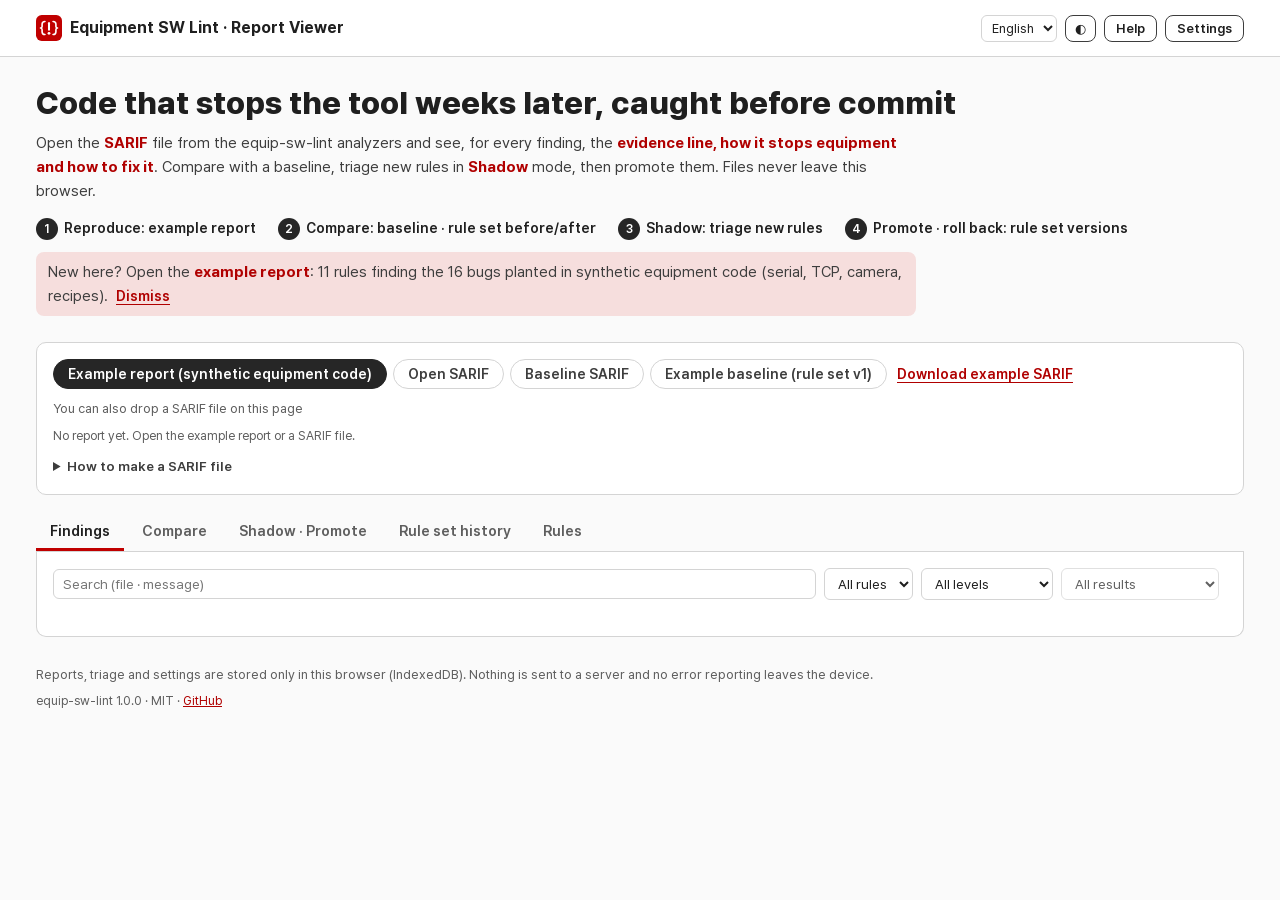
==== viewer/index.html @ ad363586 "equip-sw-lint 1.0.0 Roslyn analyzers for long-running equipment control software in C# (11 rules), a" ====
<!doctype html>
<html lang="ko">
<head>
  <meta charset="utf-8">
  <meta name="viewport" content="width=device-width, initial-scale=1">
  <title>장비 SW 위험 코드 린트 · 보고서</title>
  <meta name="description" content="equip-sw-lint 분석기의 SARIF 보고서를 브라우저에서 열어 근거 줄 · 장비에서 멈추는 방식 · 고치는 법을 보고, 기준선 비교와 Shadow 규칙 판정 · 전환을 합니다. 서버 없이 동작합니다.">
  <meta name="theme-color" content="#c00000">
  <link rel="manifest" href="manifest.webmanifest">
  <link rel="icon" href="icons/icon.svg" type="image/svg+xml">
  <link rel="apple-touch-icon" href="icons/icon-192.png">
  <link rel="stylesheet" href="vendor/pretendard/pretendard.css">
  <link rel="stylesheet" href="app.css">
</head>
<body>
  <a class="skip" href="#main" data-i18n="skip">본문으로 건너뛰기</a>
  <header class="bar">
    <div class="bar-in">
      <strong class="app-name"><img src="icons/icon.svg" alt="" width="26" height="26"> <span data-i18n="appName">장비 SW 위험 코드 린트 · 보고서</span></strong>
      <label class="sr-only" for="lang" data-i18n="language">언어</label>
      <select id="lang" class="sel sm"><option value="ko">한국어</option><option value="en">English</option></select>
      <button class="btn ghost sm icon" type="button" id="theme" data-i18n-attr="aria-label:theme;title:theme" aria-label="화면 테마">◐</button>
      <button class="btn ghost sm" type="button" id="open-help" data-i18n="help">도움말</button>
      <button class="btn ghost sm" type="button" id="open-settings" data-i18n="settings">설정</button>
    </div>
  </header>

  <main class="page" id="main">
    <section class="intro">
      <h1 data-i18n="heroTitle">장비에서 몇 주 뒤에 멈출 코드를, 커밋 전에</h1>
      <p data-i18n-html="heroText"></p>
      <ol class="steps-nav">
        <li><span>1</span><i data-i18n="step1"></i></li>
        <li><span>2</span><i data-i18n="step2"></i></li>
        <li><span>3</span><i data-i18n="step3"></i></li>
        <li><span>4</span><i data-i18n="step4"></i></li>
      </ol>
      <p class="first-run" id="first-run" hidden><span data-i18n-html="firstRun"></span> <button type="button" class="link" id="dismiss-first" data-i18n="dismiss">닫기</button></p>
    </section>

    <section class="panel source" id="drop" aria-label="SARIF">
      <div class="src-row">
        <div class="src-tabs">
          <button type="button" id="load-sample" data-i18n="loadSample"></button>
          <label class="file-btn"><span data-i18n="openFile"></span><input type="file" id="file" accept=".sarif,.json,application/json" class="sr-only"></label>
          <label class="file-btn"><span data-i18n="openBaseline"></span><input type="file" id="base-file" accept=".sarif,.json,application/json" class="sr-only"></label>
          <button type="button" id="load-sample-base" data-i18n="sampleBaseline"></button>
          <button type="button" class="link" id="clear-base" data-i18n="clearBaseline" hidden></button>
          <button type="button" class="link" id="download-sample" data-i18n="downloadSample"></button>
        </div>
        <p class="drop-hint" data-i18n="dropHint"></p>
      </div>
      <div class="msg err" id="load-error" role="alert" hidden></div>
      <div id="status" aria-live="polite"></div>
      <details class="format">
        <summary data-i18n="howTo">SARIF 만드는 법</summary>
        <p data-i18n="howToCli"></p>
        <pre class="cmd">dotnet tool install -g equip-sw-lint --add-source ./artifacts
equip-sw-lint ./src --sarif report.sarif --html report.html</pre>
        <p data-i18n="howToBuild"></p>
        <pre class="cmd">dotnet add package EquipSwLint.Analyzers
dotnet build -p:ErrorLog=report.sarif%2Cversion=2.1</pre>
      </details>
    </section>

    <div class="tabs" role="tablist" id="tabs">
      <button role="tab" id="t-findings" aria-controls="p-findings" data-tab="findings" data-i18n="tabFindings"></button>
      <button role="tab" id="t-compare" aria-controls="p-compare" data-tab="compare" data-i18n="tabCompare"></button>
      <button role="tab" id="t-shadow" aria-controls="p-shadow" data-tab="shadow" data-i18n="tabShadow"></button>
      <button role="tab" id="t-history" aria-controls="p-history" data-tab="history" data-i18n="tabHistory"></button>
      <button role="tab" id="t-rules" aria-controls="p-rules" data-tab="rules" data-i18n="tabRules"></button>
    </div>

    <section class="panel" role="tabpanel" id="p-findings" aria-labelledby="t-findings">
      <div class="filters">
        <label class="sr-only" for="f-q" data-i18n="search"></label>
        <input type="search" id="f-q" data-i18n-attr="placeholder:search">
        <select id="f-rule" aria-label="rule"></select>
        <select id="f-level" aria-label="level"></select>
        <select id="f-state" aria-label="state"></select>
        <span class="hint" id="f-count"></span>
      </div>
      <div class="chips" id="rule-chips"></div>
      <div class="work">
        <ul class="results" id="results" aria-label="results"></ul>
        <article class="detail" id="detail" tabindex="-1"></article>
      </div>
    </section>

    <section class="panel" role="tabpanel" id="p-compare" aria-labelledby="t-compare" hidden></section>
    <section class="panel" role="tabpanel" id="p-shadow" aria-labelledby="t-shadow" hidden></section>
    <section class="panel" role="tabpanel" id="p-history" aria-labelledby="t-history" hidden></section>
    <section class="panel" role="tabpanel" id="p-rules" aria-labelledby="t-rules" hidden></section>

    <footer class="foot">
      <p data-i18n="privacy"></p>
      <p class="hint" id="storage-note"></p>
      <p class="hint">equip-sw-lint <span id="ver"></span> · MIT · <a href="https://github.com/mhbae-semi-lab/equip-sw-lint">GitHub</a></p>
    </footer>
  </main>

  <dialog id="help" aria-labelledby="help-h">
    <form method="dialog" class="dlg">
      <h2 id="help-h" data-i18n="helpTitle"></h2>
      <div class="help-body" data-i18n-html="helpBody"></div>
      <div class="row end"><button class="btn" data-i18n="close">닫기</button></div>
    </form>
  </dialog>

  <dialog id="settings" aria-labelledby="set-h">
    <form method="dialog" class="dlg">
      <h2 id="set-h" data-i18n="settings"></h2>
      <h3 data-i18n="setCriteria"></h3>
      <div class="field-row">
        <label class="field"><span data-i18n="setMin"></span><input type="number" id="c-min" min="1" max="1000" step="1"></label>
        <label class="field"><span data-i18n="setMaxFp"></span><input type="number" id="c-fp" min="0" max="100" step="1"></label>
      </div>
      <h3 data-i18n="setBackup"></h3>
      <p class="hint" data-i18n="setBackupHint"></p>
      <div class="row">
        <button type="button" class="btn ghost sm" id="export-backup" data-i18n="exportBackup"></button>
        <label class="btn ghost sm file-label"><span data-i18n="importBackup"></span><input type="file" id="import-backup" accept=".json,application/json" class="sr-only"></label>
        <button type="button" class="btn ghost sm danger" id="clear-all" data-i18n="clearAll"></button>
      </div>
      <h3 data-i18n="errLog"></h3>
      <div id="err-log" class="err-log"></div>
      <div class="row end"><button class="btn" data-i18n="close">닫기</button></div>
    </form>
  </dialog>

  <div class="toast" id="toast" role="status" aria-live="polite" hidden></div>
  <script type="module" src="src/app.js"></script>
</body>
</html>
---- viewer/vendor/pretendard/pretendard.css ----
/* Pretendard 1.3.9 (OFL-1.1, LICENSE.txt) — KS X 1001 subset, weights used by the app only. Source: npm pretendard@1.3.9 dist/web/static/woff2-subset */
@font-face { font-family: Pretendard; font-weight: 400; font-display: swap; src: url(Pretendard-Regular.subset.woff2) format("woff2"); }
@font-face { font-family: Pretendard; font-weight: 600; font-display: swap; src: url(Pretendard-SemiBold.subset.woff2) format("woff2"); }
@font-face { font-family: Pretendard; font-weight: 700; font-display: swap; src: url(Pretendard-Bold.subset.woff2) format("woff2"); }
@font-face { font-family: Pretendard; font-weight: 800; font-display: swap; src: url(Pretendard-ExtraBold.subset.woff2) format("woff2"); }
---- viewer/app.css ----
/* Same tokens as the other portfolio apps (log-analyzer): red accent, Pretendard, light/dark. */
:root {
  --red: #c00000; --red-soft: #f6dedd; --red-ink: #b00000; --amber: #8a5a00;
  --ink: #1f1f1f; --ink-2: #3d3d3d; --mid: #5e5e5e; --line: #d4d4d4; --pale: #f0f0f0;
  --bg: #fafafa; --card: #ffffff; --field: #ffffff; --ok: #1b6e20; --ok-bg: #e6f4e7;
  --hit: #fff1c2; --note: #1a5fd0; --note-bg: #e6eefc; --focus: #1a5fd0; --chip: #262626; --chip-ink: #ffffff; --on-red: #ffffff;
  --radius: 10px;
  --font: "Pretendard", "Malgun Gothic", "맑은 고딕", system-ui, sans-serif;
  --mono: ui-monospace, Consolas, "D2Coding", monospace;
  color-scheme: light;
}
:root[data-theme="dark"] {
  --red: #ff6b6b; --red-soft: #4a2222; --red-ink: #ff8a8a; --amber: #f0b24a;
  --ink: #ececec; --ink-2: #cfcfcf; --mid: #a8a8a8; --line: #3a3a3a; --pale: #262626;
  --bg: #121212; --card: #1b1b1b; --field: #232323; --ok: #7fd483; --ok-bg: #1d3320;
  --hit: #3b3110; --note: #7fb0ff; --note-bg: #1b2a44; --focus: #7fb0ff; --chip: #e8e8e8; --chip-ink: #121212; --on-red: #1a0000;
  color-scheme: dark;
}
@media (prefers-color-scheme: dark) {
  :root:not([data-theme="light"]) {
    --red: #ff6b6b; --red-soft: #4a2222; --red-ink: #ff8a8a; --amber: #f0b24a;
    --ink: #ececec; --ink-2: #cfcfcf; --mid: #a8a8a8; --line: #3a3a3a; --pale: #262626;
    --bg: #121212; --card: #1b1b1b; --field: #232323; --ok: #7fd483; --ok-bg: #1d3320;
    --hit: #3b3110; --note: #7fb0ff; --note-bg: #1b2a44; --focus: #7fb0ff; --chip: #e8e8e8; --chip-ink: #121212; --on-red: #1a0000;
    color-scheme: dark;
  }
}
* { box-sizing: border-box; }
body { margin: 0; background: var(--bg); color: var(--ink); font: 15px/1.6 var(--font); word-break: keep-all; overflow-wrap: anywhere; }
body.dragging::after { content: ""; position: fixed; inset: 12px; border: 3px dashed var(--red); border-radius: 16px; background: color-mix(in srgb, var(--card) 85%, transparent); z-index: 50; pointer-events: none; }
h1, h2, h3, h4 { margin: 0; line-height: 1.3; }
h2 { font-size: 17px; }
h3 { font-size: 15px; margin: 20px 0 8px; }
h4 { font-size: 13px; color: var(--mid); margin: 14px 0 2px; font-weight: 600; }
p { margin: 6px 0; }
code, pre, kbd { font-family: var(--mono); font-size: 12.5px; }
kbd { border: 1px solid currentColor; border-radius: 4px; padding: 0 4px; font-size: 11px; opacity: .75; }
i { font-style: normal; }
a { color: var(--red-ink); }
[hidden] { display: none !important; }
:focus-visible { outline: 3px solid var(--focus); outline-offset: 2px; border-radius: 4px; }
.sr-only { position: absolute !important; width: 1px; height: 1px; overflow: hidden; clip: rect(0 0 0 0); white-space: nowrap; }
.skip { position: absolute; left: 8px; top: -40px; background: var(--chip); color: var(--chip-ink); padding: 6px 12px; border-radius: 6px; z-index: 20; }
.skip:focus { top: 8px; }
.hint, small { color: var(--mid); font-size: 12.5px; font-weight: 400; }
.mono { font-family: var(--mono); font-size: 12.5px; }
.nw { white-space: nowrap; }

.bar { position: sticky; top: 0; z-index: 5; background: var(--card); border-bottom: 1px solid var(--line); }
.bar-in { max-width: 1240px; margin: 0 auto; padding: 0 16px; height: 56px; display: flex; align-items: center; gap: 8px; }
.app-name { flex: 1; font-size: 16px; display: flex; align-items: center; gap: 8px; min-width: 0; }
.app-name span { overflow: hidden; text-overflow: ellipsis; white-space: nowrap; }

.page { max-width: 1240px; margin: 0 auto; padding: 0 16px 40px; }
.intro { padding: 26px 0 6px; }
.intro h1 { font-size: clamp(22px, 4vw, 32px); font-weight: 800; }
.intro > p { color: var(--ink-2); max-width: 880px; }
.intro b { color: var(--red-ink); }
.steps-nav { list-style: none; display: flex; flex-wrap: wrap; gap: 8px 22px; padding: 0; margin: 14px 0 0; font-weight: 600; font-size: 14px; }
.steps-nav span { display: inline-grid; place-items: center; width: 22px; height: 22px; border-radius: 50%; background: var(--chip); color: var(--chip-ink); font-size: 12px; margin-right: 6px; }
.first-run { margin-top: 12px; background: var(--red-soft); border-radius: 8px; padding: 8px 12px; color: var(--ink); }

.panel { background: var(--card); border: 1px solid var(--line); border-radius: var(--radius); padding: 16px; margin-top: 14px; min-width: 0; }
.row { display: flex; align-items: center; gap: 8px 10px; flex-wrap: wrap; margin-top: 8px; }
.row.end { justify-content: flex-end; }

.btn { display: inline-flex; align-items: center; gap: 6px; background: var(--red); color: var(--on-red); border: 1.5px solid var(--red); border-radius: 8px; padding: 8px 15px; font: 600 14px var(--font); cursor: pointer; white-space: nowrap; }
.btn:hover { filter: brightness(1.08); }
.btn.ghost { background: var(--card); color: var(--ink); border-color: var(--ink-2); }
.btn.sm { padding: 5px 11px; font-size: 13px; }
.btn.icon { padding: 5px 9px; }
.btn.danger { color: var(--red-ink); border-color: var(--red); }
.btn:disabled { opacity: .45; cursor: default; filter: none; }
.file-label { position: relative; }
.sel, select, input, textarea { background: var(--field); color: var(--ink); }
.sel.sm { border: 1px solid var(--line); border-radius: 6px; padding: 4px 6px; font: 400 13px var(--font); }
.link { background: none; border: 0; color: var(--red-ink); font: 600 14px var(--font); cursor: pointer; text-decoration: underline; text-underline-offset: 3px; padding: 4px; }
.badge { font-size: 12px; font-weight: 700; border-radius: 999px; padding: 2px 9px; border: 1.5px solid var(--line); color: var(--ink-2); white-space: nowrap; }
.badge.st-shadow { border-color: var(--note); color: var(--note); }
.badge.st-enforce { border-color: var(--red); color: var(--red-ink); }
.badge.st-off { color: var(--mid); }

/* source */
.src-row { display: flex; align-items: center; justify-content: space-between; gap: 10px; flex-wrap: wrap; }
.src-tabs { display: flex; gap: 6px; align-items: center; flex-wrap: wrap; }
.src-tabs > button:not(.link), .file-btn { border: 1px solid var(--line); background: var(--card); border-radius: 999px; padding: 6px 14px; font: 600 14px var(--font); color: var(--ink-2); cursor: pointer; position: relative; }
.src-tabs > button:not(.link):hover, .file-btn:hover { border-color: var(--ink); }
#load-sample { background: var(--chip); color: var(--chip-ink); border-color: var(--chip); }
.file-btn:focus-within { outline: 3px solid var(--focus); outline-offset: 2px; }
.drop-hint { margin: 0; font-size: 13px; color: var(--mid); }
.format { margin-top: 10px; font-size: 13.5px; color: var(--ink-2); }
.format summary { cursor: pointer; font-weight: 600; }
pre.cmd { background: var(--pale); border-radius: 8px; padding: 10px 12px; overflow-x: auto; margin: 6px 0; white-space: pre; }
.msg.err { margin-top: 10px; background: var(--red-soft); color: var(--red-ink); border-radius: 8px; padding: 8px 12px; font-weight: 600; }
.stat-row { display: flex; flex-wrap: wrap; gap: 6px 24px; align-items: flex-end; margin-top: 12px; padding-top: 12px; border-top: 1px solid var(--pale); }
.stat-row.tight { margin-top: 6px; padding-top: 6px; }
.stat-row > div { display: flex; flex-direction: column; min-width: 0; }
.stat-row b { font-size: 18px; line-height: 1.25; }
.stat-row b.fname { font-size: 15px; font-family: var(--mono); }
.c-alarm { color: var(--red-ink); }
.c-ok { color: var(--ok); }
.ok-t { color: var(--ok); font-weight: 700; }

/* tabs */
.tabs { display: flex; gap: 4px; margin-top: 18px; border-bottom: 1px solid var(--line); overflow-x: auto; }
.tabs [role=tab] { background: none; border: 0; border-bottom: 3px solid transparent; padding: 9px 14px; font: 600 14.5px var(--font); color: var(--mid); cursor: pointer; white-space: nowrap; }
.tabs [role=tab][aria-selected=true] { color: var(--ink); border-bottom-color: var(--red); }
.tabs + .panel { border-top-left-radius: 0; margin-top: 0; border-top: 0; }
[role=tabpanel] { margin-top: 0; border-top: 0; border-top-left-radius: 0; border-top-right-radius: 0; }

/* findings */
.filters { display: flex; flex-wrap: wrap; gap: 8px; align-items: center; }
.filters input, .filters select, .field input { border: 1px solid var(--line); border-radius: 6px; padding: 6px 9px; font: 400 13.5px var(--font); }
.filters input[type=search] { flex: 1 1 220px; min-width: 0; }
.filters select { max-width: 100%; }
.chips { display: flex; flex-wrap: wrap; gap: 6px; margin: 10px 0 4px; }
.chip { border: 1px solid var(--line); background: var(--card); color: var(--ink-2); border-radius: 999px; padding: 3px 10px; font: 600 12.5px var(--font); cursor: pointer; }
.chip b { color: var(--ink); }
.chip i { color: var(--note); font-weight: 600; }
.chip.on { background: var(--chip); color: var(--chip-ink); border-color: var(--chip); }
.chip.on b, .chip.on i { color: inherit; }
.work { display: grid; grid-template-columns: minmax(280px, 400px) 1fr; gap: 16px; align-items: start; margin-top: 10px; }
.results { position: relative; list-style: none; padding: 0; margin: 0; display: grid; gap: 6px; max-height: 72vh; overflow: auto; padding-right: 2px; }
.res { width: 100%; text-align: left; display: grid; gap: 2px; background: var(--card); border: 1.5px solid var(--line); border-left-width: 5px; border-radius: 8px; padding: 8px 10px; font: inherit; color: inherit; cursor: pointer; }
.res:hover { border-color: var(--mid); }
.res.lv-warning { border-left-color: var(--amber); }
.res.lv-error { border-left-color: var(--red); }
.res.lv-note { border-left-color: var(--note); }
.res.on { border-color: var(--red); box-shadow: 0 0 0 3px var(--red-soft); }
.res-head { display: flex; gap: 6px; align-items: center; flex-wrap: wrap; }
.res-head b { font-family: var(--mono); font-size: 13.5px; }
.lv { font-size: 12px; color: var(--mid); }
.res-file { font-family: var(--mono); font-size: 12px; color: var(--ink-2); }
.res-msg { font-size: 12.5px; color: var(--mid); display: -webkit-box; -webkit-line-clamp: 2; -webkit-box-orient: vertical; overflow: hidden; }
.tag { font-size: 11px; font-weight: 700; border-radius: 5px; padding: 0 6px; background: var(--pale); color: var(--ink-2); }
.tag.new { background: var(--red); color: var(--on-red); }
.tag.v-tp { background: var(--ok-bg); color: var(--ok); }
.tag.v-fp { background: var(--pale); color: var(--mid); text-decoration: line-through; }
.pad { padding: 10px; }
.detail { min-width: 0; }
.d-head { display: flex; gap: 8px; align-items: center; flex-wrap: wrap; }
.d-head h3 { margin: 0; flex-basis: 100%; font-size: 18px; }
.rid { font-family: var(--mono); color: var(--red-ink); font-weight: 700; }
.d-file { font-family: var(--mono); font-size: 13px; color: var(--ink-2); margin-top: 8px; }
.d-msg { font-weight: 600; }
pre.code { background: var(--pale); border-radius: 8px; padding: 8px 0; overflow-x: auto; margin: 10px 0; line-height: 1.55; }
pre.code .ln { display: block; padding: 0 12px 0 0; white-space: pre; }
pre.code .ln i { display: inline-block; width: 4.2em; padding-right: 1em; text-align: right; color: var(--mid); user-select: none; }
pre.code .hit { background: var(--hit); box-shadow: inset 4px 0 0 var(--amber); }
.triage { display: flex; gap: 8px; align-items: center; flex-wrap: wrap; padding: 10px 0; border-bottom: 1px solid var(--pale); }
.triage > span { font-weight: 600; font-size: 13px; color: var(--mid); }

/* compare / shadow / history / rules */
.tbl-wrap { overflow-x: auto; margin-top: 12px; }
table.t { width: 100%; border-collapse: collapse; font-size: 13px; }
.t th { text-align: left; font-weight: 600; color: var(--mid); border-bottom: 1px solid var(--line); padding: 6px 8px; white-space: nowrap; }
.t td { border-bottom: 1px solid var(--pale); padding: 6px 8px; vertical-align: top; }
.t td.num { font-variant-numeric: tabular-nums; white-space: nowrap; }
.t tr.changed td { background: var(--red-soft); }
.rowbtn { white-space: nowrap; background: var(--card); border: 1px solid var(--line); border-radius: 6px; padding: 2px 8px; font: 600 12px var(--font); color: var(--ink-2); cursor: pointer; }
.rowbtn:hover { border-color: var(--ink); }
ul.plain { list-style: none; padding: 0; margin: 6px 0; display: grid; gap: 4px; font-size: 13px; }
ul.plain li.added { border-left: 3px solid var(--red); padding-left: 8px; }
ul.plain li.fixed { border-left: 3px solid var(--ok); padding-left: 8px; }
.cards { display: grid; grid-template-columns: repeat(auto-fill, minmax(320px, 1fr)); gap: 12px; margin-top: 12px; }
.card { border: 1px solid var(--line); border-radius: var(--radius); padding: 14px; background: var(--card); min-width: 0; }
.card h3 { margin: 0 0 4px; display: flex; gap: 6px; align-items: baseline; flex-wrap: wrap; }
.card details { margin-top: 8px; font-size: 13px; }
.card summary { cursor: pointer; color: var(--ink-2); font-weight: 600; }
.meter { height: 8px; background: var(--pale); border-radius: 4px; overflow: hidden; margin-top: 10px; }
.meter span { display: block; height: 100%; background: var(--note); }

.foot { margin-top: 28px; color: var(--mid); font-size: 13px; }

dialog { border: 1px solid var(--line); border-radius: 12px; padding: 0; max-width: min(720px, calc(100vw - 24px)); width: 100%; background: var(--card); color: var(--ink); }
dialog::backdrop { background: rgb(0 0 0 / .45); }
.dlg { padding: 18px 20px; max-height: 85vh; overflow: auto; }
.help-body h3 { margin-top: 16px; }
.help-body ol { padding-left: 20px; }
.field { display: flex; flex-direction: column; gap: 4px; font-size: 13px; color: var(--ink-2); margin-bottom: 10px; }
.field-row { display: grid; grid-template-columns: repeat(auto-fill, minmax(180px, 1fr)); gap: 0 12px; }
.err-log { font-size: 12.5px; max-height: 200px; overflow: auto; }
.toast { position: fixed; left: 50%; bottom: 20px; transform: translateX(-50%); background: var(--chip); color: var(--chip-ink); padding: 10px 16px; border-radius: 8px; z-index: 60; max-width: calc(100vw - 32px); font-weight: 600; }

@media (max-width: 860px) {
  .work { grid-template-columns: 1fr; }
  .results { max-height: 46vh; }
  .bar-in { gap: 6px; }
  .app-name img { display: none; }
}
@media (max-width: 480px) {
  .cards { grid-template-columns: 1fr; }
  #open-settings { padding: 5px 8px; }
}
@media (prefers-reduced-motion: reduce) { * { scroll-behavior: auto !important; } }
@media print {
  .bar, .src-tabs, .tabs, .filters, .chips, .triage, .foot, .format { display: none !important; }
  .work { grid-template-columns: 1fr; }
  .results { max-height: none; }
}
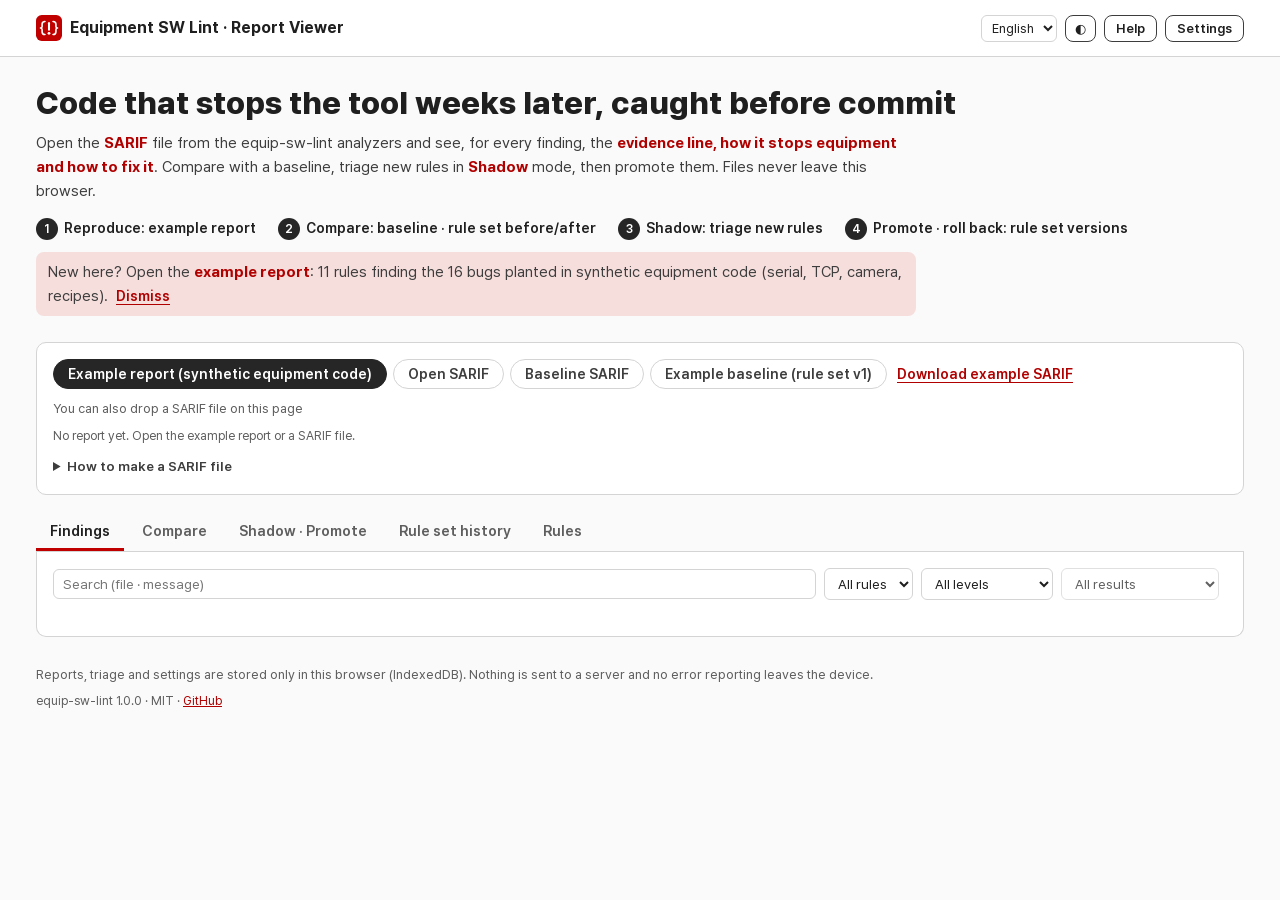
==== commit 272e0570: "docs: point install instructions at nuget.org packages Co-Authored-By: Claude Opus 5.5 <noreply@anth" ====
--- a/viewer/index.html
+++ b/viewer/index.html
@@ -55,7 +55,7 @@
       <details class="format">
         <summary data-i18n="howTo">SARIF 만드는 법</summary>
         <p data-i18n="howToCli"></p>
-        <pre class="cmd">dotnet tool install -g equip-sw-lint --add-source ./artifacts
+        <pre class="cmd">dotnet tool install -g equip-sw-lint
 equip-sw-lint ./src --sarif report.sarif --html report.html</pre>
         <p data-i18n="howToBuild"></p>
         <pre class="cmd">dotnet add package EquipSwLint.Analyzers
